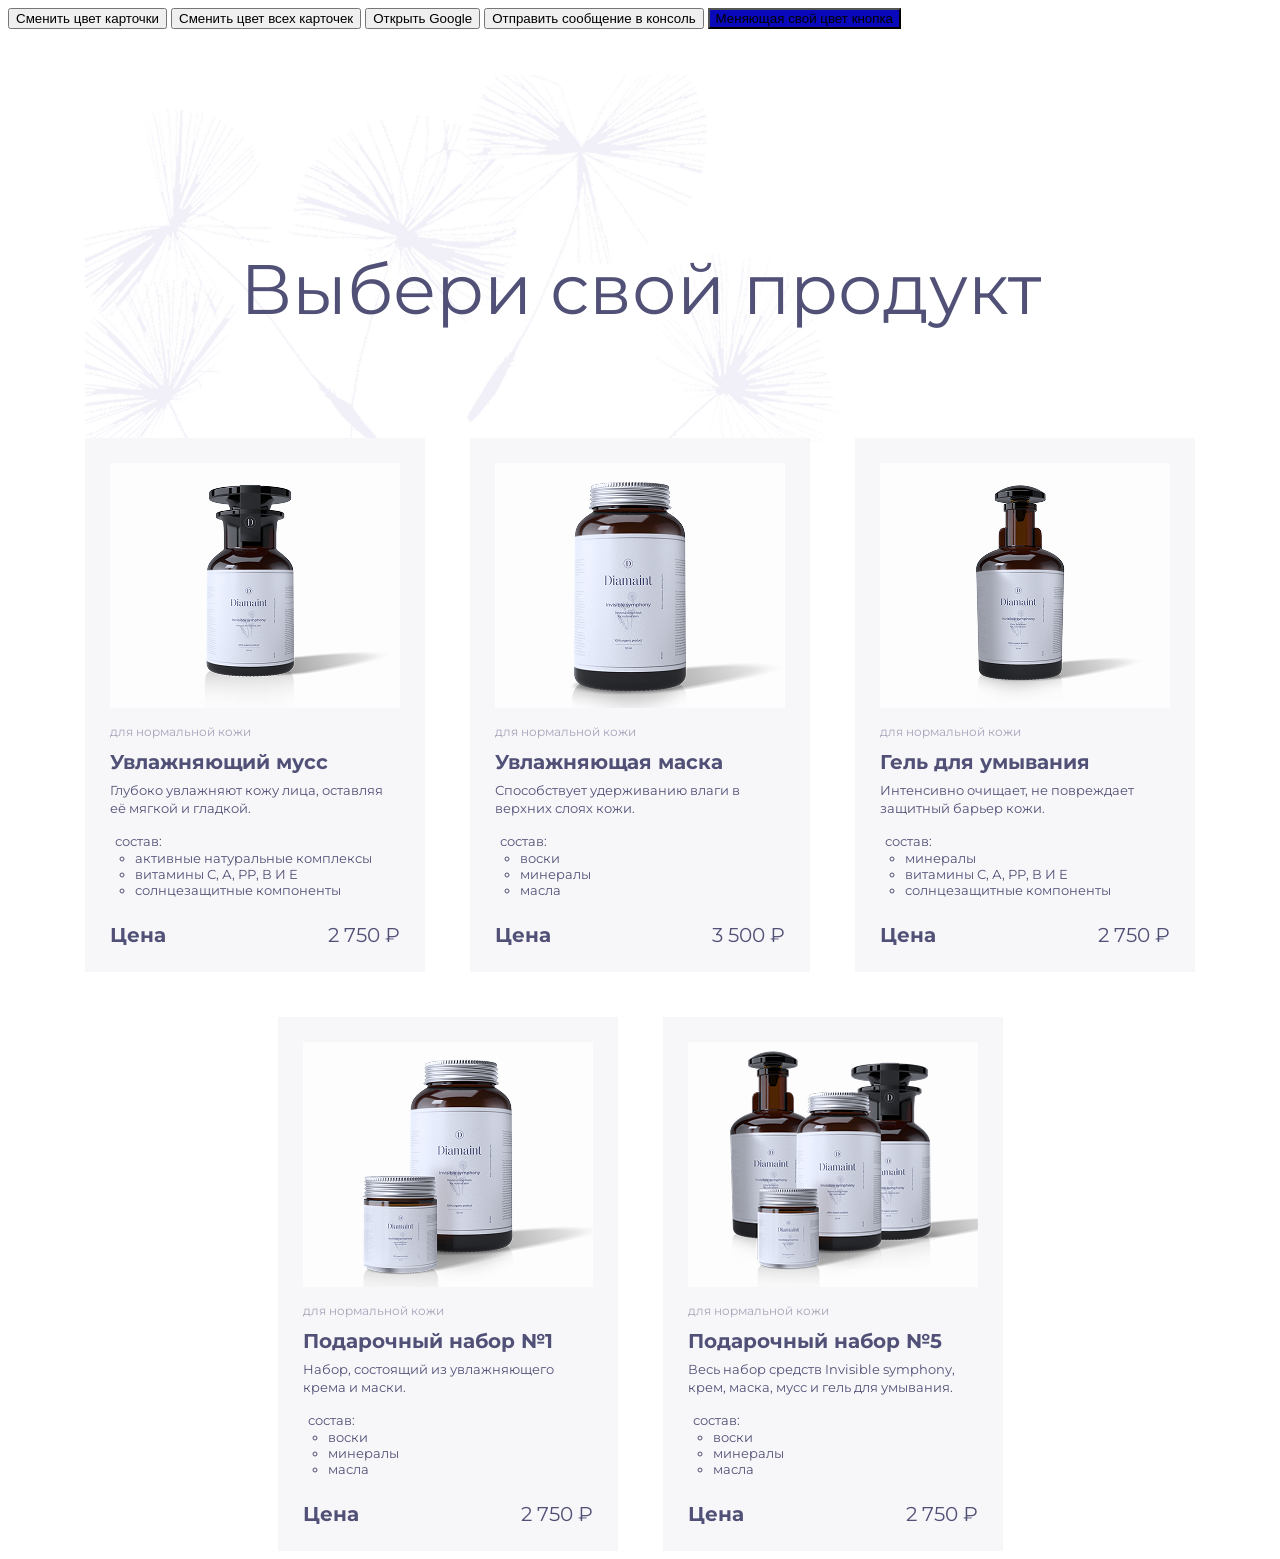
==== index.html @ 3d268ae2 "Merge pull request #8 from ramzz1kk/feature/08-homework (Homework №8 ) Used objects and arrays in JS" ====
<!doctype html>
<html lang="en">
  <head>
    <meta charset="UTF-8" />
    <meta name="viewport" content="width=device-width, initial-scale=1.0" />
    <title>Product Card</title>
    <link rel="stylesheet" href="style.css" />
    <link rel="stylesheet" href="clear-list.css" />
    <link rel="preconnect" href="https://fonts.googleapis.com" />
    <link rel="preconnect" href="https://fonts.gstatic.com" crossorigin />
    <link
      href="https://fonts.googleapis.com/css2?family=Montserrat:ital,wght@0,100..900;1,100..900&display=swap"
      rel="stylesheet"
    />
  </head>
  <body>
    <button class="change-yellow-color-btn"> Сменить цвет карточки </button>
    <button class="change-green-all-items-btn"> Сменить цвет всех карточек </button>
    <button class="open-google-btn"> Открыть Google </button>
    <button class="output-console-log-btn"> Отправить сообщение в консоль </button>
    <button class="change-color-btn"> Меняющая свой цвет кнопка </button>

    <main class="catalog">
      <div class="container catalog__container">
        <h1 class="catalog__title title">Выбери свой продукт</h1>
        <ul class="products clear-list">
          <li class="products__item card">
            <img
              class="card__image"
              src="img/moisturizing-mousse.png"
              alt="Увлажняющий мусс"
            />
            <p class="card__category">для нормальной кожи</p>
            <h2 class="card__name">Увлажняющий мусс</h2>
            <div class="card__description">
              <p>Глубоко увлажняют кожу лица, оставляя её мягкой и гладкой.</p>
            </div>
            <div class="card__compound compound">
              <span class="compound__name">состав:</span>
              <ul class="compound__list">
                <li>активные натуральные комплексы</li>
                <li>витамины С, А, РР, В И Е</li>
                <li>солнцезащитные компоненты</li>
              </ul>
            </div>
            <div class="card__price">
              <b>Цена</b>
              <span>2 750 &#8381;</span>
            </div>
          </li>

          <li class="products__item card">
            <img
              class="card__image"
              src="img/moisturizing-mask.png"
              alt="Увлажняющая маска"
            />
            <p class="card__category">для нормальной кожи</p>
            <h2 class="card__name">Увлажняющая маска</h2>
            <div class="card__description">
              <p>Способствует удерживанию влаги в верхних слоях кожи.</p>
            </div>
            <div class="card__compound compound">
              <span class="compound__name">состав:</span>
              <ul class="compound__list">
                <li>воски</li>
                <li>минералы</li>
                <li>масла</li>
              </ul>
              <div class="card__price">
                <b>Цена</b>
                <span>3 500 &#8381;</span>
              </div>
            </div>
          </li>

          <li class="products__item card">
            <img
              class="card__image"
              src="img/cleansing-gel.png"
              alt="Гель для умывания"
            />
            <p class="card__category">для нормальной кожи</p>
            <h2 class="card__name">Гель для умывания</h2>
            <div class="card__description">
              <p>Интенсивно очищает, не повреждает защитный барьер кожи.</p>
            </div>
            <div class="card__compound compound">
              <span class="compound__name">состав:</span>
              <ul class="compound__list">
                <li>минералы</li>
                <li>витамины С, А, РР, В И Е</li>
                <li>солнцезащитные компоненты</li>
              </ul>
            </div>
            <div class="card__price">
              <b>Цена</b>
              <span>2 750 &#8381;</span>
            </div>
          </li>

          <li class="products__item card">
            <img
              class="card__image"
              src="img/gift-set1.png"
              alt="Подарочный набор №1"
            />
            <p class="card__category">для нормальной кожи</p>
            <h2 class="card__name">Подарочный набор №1</h2>
            <div class="card__description">
              <p>Набор, состоящий из увлажняющего крема и маски.</p>
            </div>
            <div class="card__compound compound">
              <span class="compound__name">состав:</span>
              <ul class="compound__list">
                <li>воски</li>
                <li>минералы</li>
                <li>масла</li>
              </ul>
            </div>
            <div class="card__price">
              <b>Цена</b>
              <span>2 750 &#8381;</span>
            </div>
          </li>

          <li class="products__item card">
            <img
              class="card__image"
              src="img/gift-set5.png"
              alt="Подарочный набор №5"
            />
            <p class="card__category">для нормальной кожи</p>
            <h2 class="card__name">Подарочный набор №5</h2>
            <div class="card__description">
              <p>
                Весь набор средств Invisible symphony, крем, маска, мусс и гель
                для умывания.
              </p>
            </div>
            <div class="card__compound compound">
              <span class="compound__name">состав:</span>
              <ul class="compound__list">
                <li>воски</li>
                <li>минералы</li>
                <li>масла</li>
              </ul>
            </div>
            <div class="card__price">
              <b>Цена</b>
              <span>2 750 &#8381;</span>
            </div>
          </li>
        </ul>
      </div>
    </main>
    <script src="homework7.js"></script>
    <script src="main.js"></script>
    <script src="homework8.js"></script>
  </body>
</html>
---- style.css ----
* {
  box-sizing: border-box;
}

  body {
  background-color: #fff;
  font-family: 'Montserrat', sans-serif;
  color: #515076;
}

.compound {
  padding: 0px
}
.card__compound {
  font-size: 13px;
}

.compound__name {
  font-size: 13px;
  line-height: 18px;
  padding-left: 5px;
  margin-bottom: 5px;
}
.compound__list {
  font-size: 13px;
  padding-left: 25px;
  margin-bottom: 25px;
}

.title {
  display: block;
  text-align: center;
}

.card {
  background-color: #F7F7FA;
  padding: 25px;
  text-align: left;
  width: 100%;
}

.card__image {
  display: block;
  box-sizing: border-box;
  width: 290px;
  height: 245px;
}

.card__name {
  font-size: 20px;
  line-height: 27px;
  font-weight: 700;
  margin-bottom: 5px;
  margin-top: 0px ;
}
.card__description {
  font-size: 13px;
  line-height: 18px;
  margin-bottom: 15px;
  font-weight: 400;
}

.card__description p:first-child {
  margin-top: 0;
}

.card__price {
  display: flex;
  justify-content: space-between;
  align-items: center;
  font-size: 20px;
  line-height: 24px;
}

.card__category {
  font-size: 12px;
  line-height: 24px;
  color: #A5A3B9;
  font-weight: 400;
  margin-bottom: 5px;
}

.products {
  display: flex;
  flex-wrap: wrap;
  gap: 45px;
  width: 1110px;
  justify-content: center;
  margin: 0 auto;
}


.products__item {
width: 340px;
}

.container {
  max-width: 1110px;
  margin: 0 auto;
}

.catalog__container{
background-image: url("../img/dandelion-background.png");
background-repeat: no-repeat;
background-position: 0 0;
background-size: 790px 697px;
padding-top: 1px;
}

.catalog__title {
  font-weight: 400;
  font-size: 70px;
  line-height: 78px;
  margin-top: 220px;
  margin-bottom: 110px;
}


.change-color-btn {
  background-color: #0909bb;
}
---- clear-list.css ----
.clear-list {
  list-style: none;
  padding: 0;
  margin: 0;
}
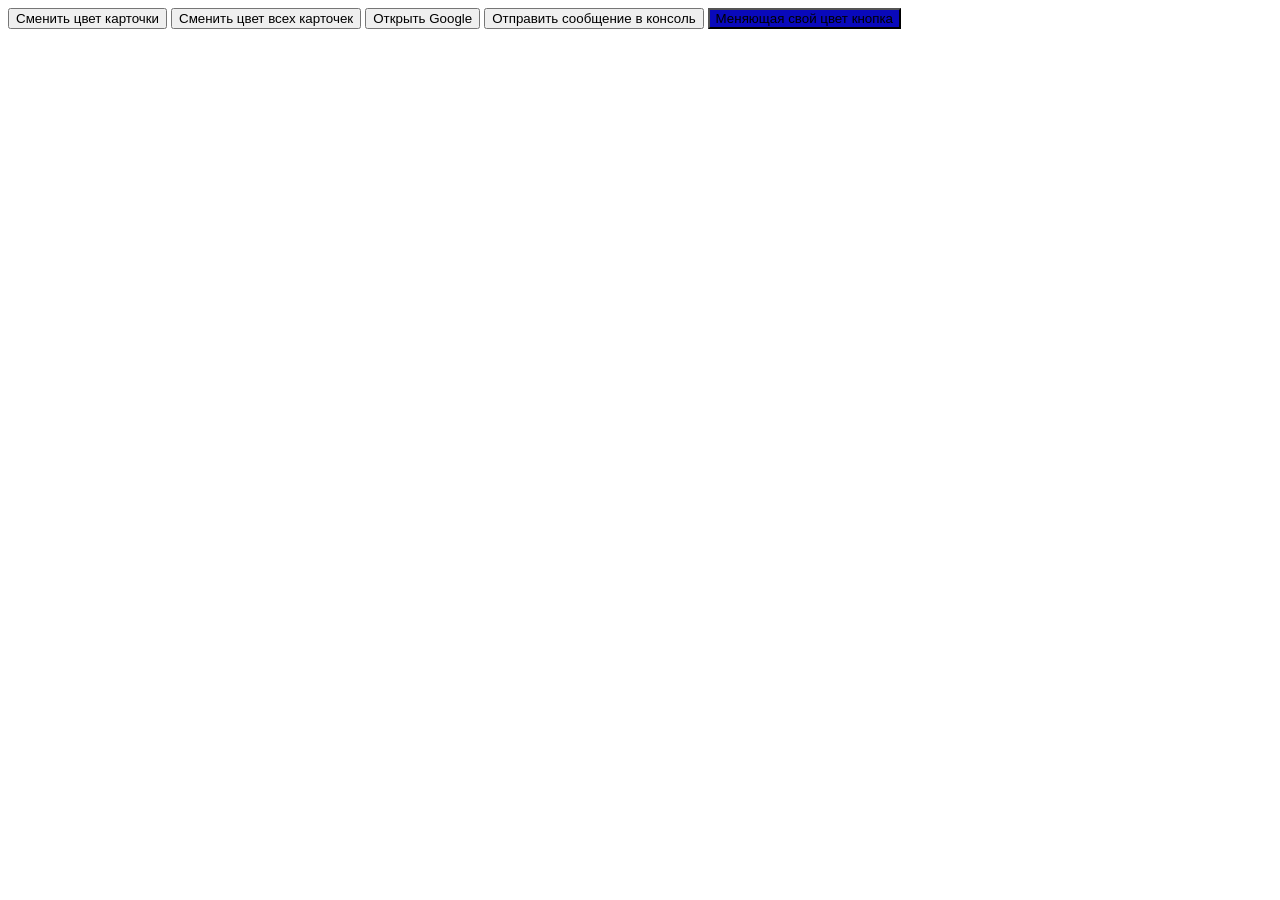
==== commit 86992399: "Completed Homework 10" ====
--- a/index.html
+++ b/index.html
@@ -14,148 +14,49 @@
     />
   </head>
   <body>
-    <button class="change-yellow-color-btn"> Сменить цвет карточки </button>
-    <button class="change-green-all-items-btn"> Сменить цвет всех карточек </button>
-    <button class="open-google-btn"> Открыть Google </button>
-    <button class="output-console-log-btn"> Отправить сообщение в консоль </button>
-    <button class="change-color-btn"> Меняющая свой цвет кнопка </button>
+    <button class="change-yellow-color-btn">Сменить цвет карточки</button>
+    <button class="change-green-all-items-btn">
+      Сменить цвет всех карточек
+    </button>
+    <button class="open-google-btn">Открыть Google</button>
+    <button class="output-console-log-btn">
+      Отправить сообщение в консоль
+    </button>
+    <button class="change-color-btn">Меняющая свой цвет кнопка</button>
 
     <main class="catalog">
-      <div class="container catalog__container">
-        <h1 class="catalog__title title">Выбери свой продукт</h1>
-        <ul class="products clear-list">
+      <div class="container">
+        <ul class="products clear-list"></ul>
+        <template id="product-card-template">
           <li class="products__item card">
-            <img
-              class="card__image"
-              src="img/moisturizing-mousse.png"
-              alt="Увлажняющий мусс"
-            />
-            <p class="card__category">для нормальной кожи</p>
-            <h2 class="card__name">Увлажняющий мусс</h2>
+            <img class="card__image" />
+            <p class="card__category"></p>
+            <h2 class="card__name"></h2>
             <div class="card__description">
-              <p>Глубоко увлажняют кожу лица, оставляя её мягкой и гладкой.</p>
+              <p></p>
             </div>
             <div class="card__compound compound">
               <span class="compound__name">состав:</span>
               <ul class="compound__list">
-                <li>активные натуральные комплексы</li>
-                <li>витамины С, А, РР, В И Е</li>
-                <li>солнцезащитные компоненты</li>
+                <li></li>
+                <li></li>
+                <li></li>
               </ul>
             </div>
             <div class="card__price">
               <b>Цена</b>
-              <span>2 750 &#8381;</span>
+              <span></span>
             </div>
           </li>
-
-          <li class="products__item card">
-            <img
-              class="card__image"
-              src="img/moisturizing-mask.png"
-              alt="Увлажняющая маска"
-            />
-            <p class="card__category">для нормальной кожи</p>
-            <h2 class="card__name">Увлажняющая маска</h2>
-            <div class="card__description">
-              <p>Способствует удерживанию влаги в верхних слоях кожи.</p>
-            </div>
-            <div class="card__compound compound">
-              <span class="compound__name">состав:</span>
-              <ul class="compound__list">
-                <li>воски</li>
-                <li>минералы</li>
-                <li>масла</li>
-              </ul>
-              <div class="card__price">
-                <b>Цена</b>
-                <span>3 500 &#8381;</span>
-              </div>
-            </div>
-          </li>
-
-          <li class="products__item card">
-            <img
-              class="card__image"
-              src="img/cleansing-gel.png"
-              alt="Гель для умывания"
-            />
-            <p class="card__category">для нормальной кожи</p>
-            <h2 class="card__name">Гель для умывания</h2>
-            <div class="card__description">
-              <p>Интенсивно очищает, не повреждает защитный барьер кожи.</p>
-            </div>
-            <div class="card__compound compound">
-              <span class="compound__name">состав:</span>
-              <ul class="compound__list">
-                <li>минералы</li>
-                <li>витамины С, А, РР, В И Е</li>
-                <li>солнцезащитные компоненты</li>
-              </ul>
-            </div>
-            <div class="card__price">
-              <b>Цена</b>
-              <span>2 750 &#8381;</span>
-            </div>
-          </li>
-
-          <li class="products__item card">
-            <img
-              class="card__image"
-              src="img/gift-set1.png"
-              alt="Подарочный набор №1"
-            />
-            <p class="card__category">для нормальной кожи</p>
-            <h2 class="card__name">Подарочный набор №1</h2>
-            <div class="card__description">
-              <p>Набор, состоящий из увлажняющего крема и маски.</p>
-            </div>
-            <div class="card__compound compound">
-              <span class="compound__name">состав:</span>
-              <ul class="compound__list">
-                <li>воски</li>
-                <li>минералы</li>
-                <li>масла</li>
-              </ul>
-            </div>
-            <div class="card__price">
-              <b>Цена</b>
-              <span>2 750 &#8381;</span>
-            </div>
-          </li>
-
-          <li class="products__item card">
-            <img
-              class="card__image"
-              src="img/gift-set5.png"
-              alt="Подарочный набор №5"
-            />
-            <p class="card__category">для нормальной кожи</p>
-            <h2 class="card__name">Подарочный набор №5</h2>
-            <div class="card__description">
-              <p>
-                Весь набор средств Invisible symphony, крем, маска, мусс и гель
-                для умывания.
-              </p>
-            </div>
-            <div class="card__compound compound">
-              <span class="compound__name">состав:</span>
-              <ul class="compound__list">
-                <li>воски</li>
-                <li>минералы</li>
-                <li>масла</li>
-              </ul>
-            </div>
-            <div class="card__price">
-              <b>Цена</b>
-              <span>2 750 &#8381;</span>
-            </div>
-          </li>
-        </ul>
+        </template>
       </div>
     </main>
+
+    <script type="module" src="comments.js"></script>
+    <script type="module" src="homework-10.js"></script>
+    <script type="module" src="homework-9.js"></script>
+    <script src="homework8.js"></script>
     <script src="homework7.js"></script>
     <script src="main.js"></script>
-    <script src="homework8.js"></script>
   </body>
 </html>
--- a/style.css
+++ b/style.css
@@ -87,6 +87,8 @@
   width: 1110px;
   justify-content: center;
   margin: 0 auto;
+  padding: 0;
+  list-style: none;
 }
 
 
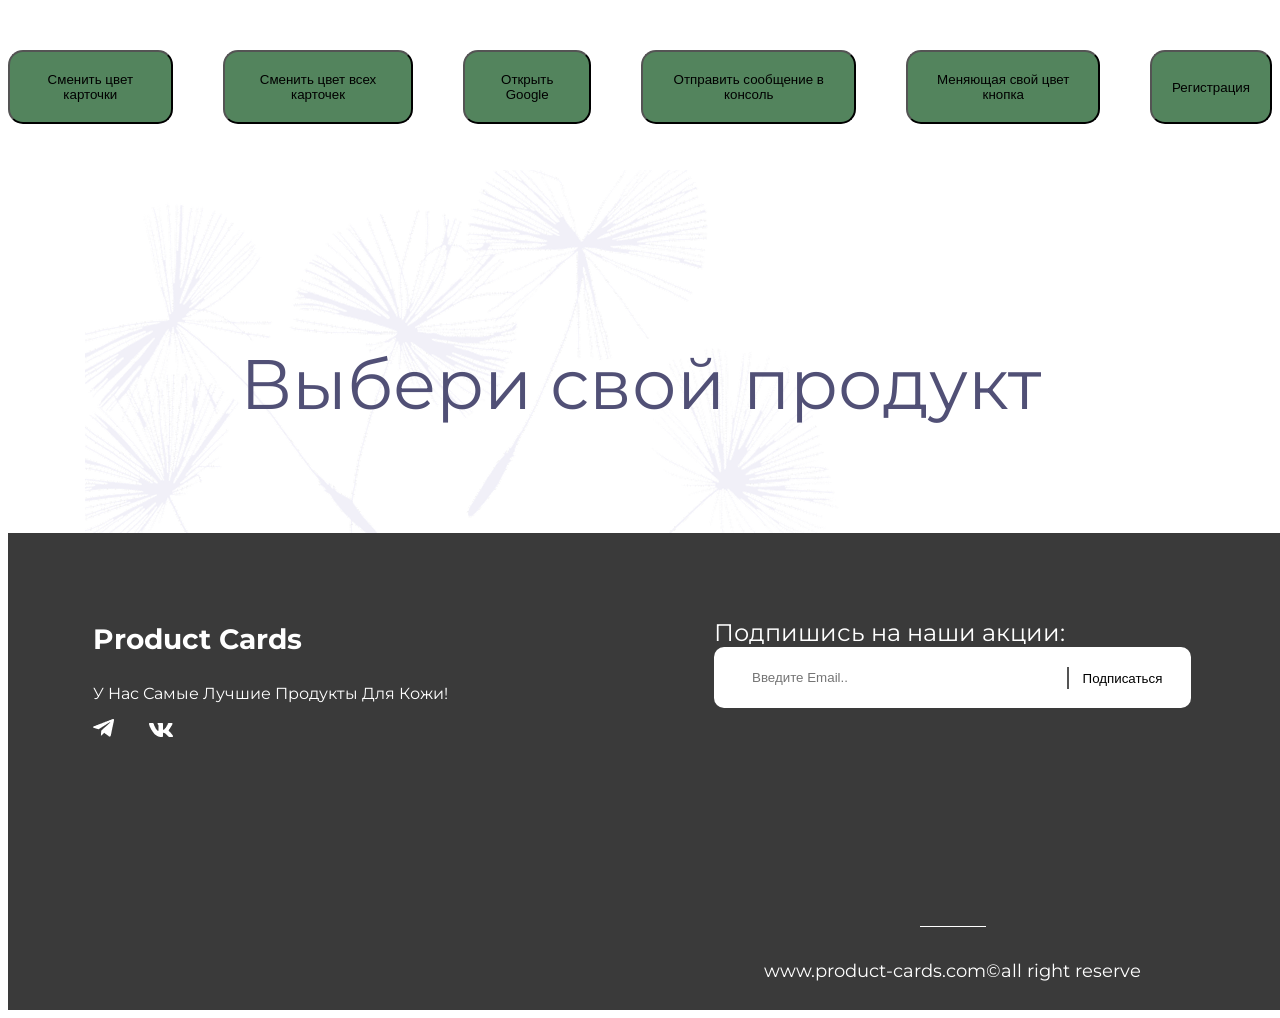
==== commit 02135b20: "Coded the footer and added a modal window." ====
--- a/index.html
+++ b/index.html
@@ -14,18 +14,21 @@
     />
   </head>
   <body>
-    <button class="change-yellow-color-btn">Сменить цвет карточки</button>
-    <button class="change-green-all-items-btn">
-      Сменить цвет всех карточек
-    </button>
-    <button class="open-google-btn">Открыть Google</button>
-    <button class="output-console-log-btn">
-      Отправить сообщение в консоль
-    </button>
-    <button class="change-color-btn">Меняющая свой цвет кнопка</button>
-
+    <div class="btns">
+      <button class="change-yellow-color-btn">Сменить цвет карточки</button>
+      <button class="change-green-all-items-btn">
+        Сменить цвет всех карточек
+      </button>
+      <button class="open-google-btn">Открыть Google</button>
+      <button class="output-console-log-btn">
+        Отправить сообщение в консоль
+      </button>
+      <button class="change-color-btn">Меняющая свой цвет кнопка</button>
+      <button class="registration-form-btn">Регистрация</button>
+    </div>
     <main class="catalog">
-      <div class="container">
+      <div class="container catalog__container">
+      <h1 class="catalog__title title">Выбери свой продукт</h1>
         <ul class="products clear-list"></ul>
         <template id="product-card-template">
           <li class="products__item card">
@@ -37,11 +40,7 @@
             </div>
             <div class="card__compound compound">
               <span class="compound__name">состав:</span>
-              <ul class="compound__list">
-                <li></li>
-                <li></li>
-                <li></li>
-              </ul>
+              <ul class="compound__list"></ul>
             </div>
             <div class="card__price">
               <b>Цена</b>
@@ -51,12 +50,109 @@
         </template>
       </div>
     </main>
-
+    <div class="modal">
+      <div class="modal-content">
+        <span class="close-modal-btn">&times;</span>
+        <form class="registration-form">
+          <input
+            id="user-name"
+            name="user-name"
+            type="text"
+            placeholder="Введите Имя..."
+            minlength="4"
+            required
+          />
+          <input
+            id="user-surname"
+            name="user-surname"
+            type="text"
+            placeholder="Введите Фамилию..."
+            minlength="4"
+            required
+          />
+          <input
+            id="user-birthday"
+            name="user-birthday"
+            type="date"
+            placeholder="Введите дату рождения..."
+            required
+          />
+          <input
+            id="user-login"
+            name="user-login"
+            type="text"
+            placeholder="Введите логин..."
+            minlength="4"
+            required
+          />
+          <input
+            id="user-password"
+            name="user-password"
+            type="password"
+            placeholder="Введите пароль..."
+            minlength="8"
+            required
+          />
+          <input
+            id="confirm-password"
+            name="confirm-password"
+            type="password"
+            placeholder="Подтвердите пароль..."
+            minlength="8"
+            required
+          />
+          <button type="submit" class="registration-btn">
+            Зарегистрироваться
+          </button>
+        </form>
+      </div>
+    </div>
+    <footer class="footer">
+      <div class="footer__company company">
+        <h2 class="company__name">Product Cards</h2>
+        <p class="company__slogan">У Нас Самые Лучшие Продукты Для Кожи!</p>
+        <div class="icons">
+          <img class="company__tg-icon" src="img/telegram-icon.png" />
+          <img class="company__wk-icon" src="img/wk-icon.png" />
+        </div>
+      </div>
+      <div class="input-menu">
+        <form class="form" id="email-form">
+          <label for="user-email" class="label-text"
+            >Подпишись на наши акции:</label
+          >
+          <div class="input-email">
+            <input
+              id="user-email"
+              name="user-email"
+              type="email"
+              placeholder="Введите Email..."
+            />
+            <button type="submit" class="subscribe-button">Подписаться</button>
+          </div>
+        </form>
+        <div class="website-link">
+          <div class="upline"></div>
+          <p class="footer-link">www.product-cards.com©all right reserve</p>
+        </div>
+      </div>
+      <div class="fast-links">
+        <nav>
+          <h3 class="titel-fast-links">Быстрые ссылки</h3>
+          <ul class="clear-list">
+            <li><a href="#">Главная</a></li>
+            <li><a href="#">Магазин</a></li>
+            <li><a href="#">Контакты</a></li>
+          </ul>
+        </nav>
+      </div>
+    </footer>
+    <script src="main.js"></script>
     <script type="module" src="comments.js"></script>
     <script type="module" src="homework-10.js"></script>
+    <script src="homework-11.js"></script>
     <script type="module" src="homework-9.js"></script>
     <script src="homework8.js"></script>
     <script src="homework7.js"></script>
-    <script src="main.js"></script>
   </body>
 </html>
--- a/style.css
+++ b/style.css
@@ -1,123 +1,293 @@
   * {
-  box-sizing: border-box;
-}
+    box-sizing: border-box;
+  }
 
   body {
-  background-color: #fff;
-  font-family: 'Montserrat', sans-serif;
-  color: #515076;
-}
-
-.compound {
-  padding: 0px
-}
-.card__compound {
-  font-size: 13px;
-}
-
-.compound__name {
-  font-size: 13px;
-  line-height: 18px;
-  padding-left: 5px;
-  margin-bottom: 5px;
-}
-.compound__list {
-  font-size: 13px;
-  padding-left: 25px;
-  margin-bottom: 25px;
-}
-
-.title {
-  display: block;
-  text-align: center;
-}
-
-.card {
-  background-color: #F7F7FA;
-  padding: 25px;
-  text-align: left;
-  width: 100%;
-}
-
-.card__image {
-  display: block;
-  box-sizing: border-box;
-  width: 290px;
-  height: 245px;
-}
-
-.card__name {
-  font-size: 20px;
-  line-height: 27px;
-  font-weight: 700;
-  margin-bottom: 5px;
-  margin-top: 0px ;
-}
-.card__description {
-  font-size: 13px;
-  line-height: 18px;
-  margin-bottom: 15px;
-  font-weight: 400;
-}
-
-.card__description p:first-child {
-  margin-top: 0;
-}
-
-.card__price {
-  display: flex;
-  justify-content: space-between;
-  align-items: center;
-  font-size: 20px;
-  line-height: 24px;
-}
-
-.card__category {
-  font-size: 12px;
-  line-height: 24px;
-  color: #A5A3B9;
-  font-weight: 400;
-  margin-bottom: 5px;
-}
-
-.products {
-  display: flex;
-  flex-wrap: wrap;
-  gap: 45px;
-  width: 1110px;
-  justify-content: center;
-  margin: 0 auto;
-  padding: 0;
-  list-style: none;
-}
-
-
-.products__item {
-width: 340px;
-}
-
-.container {
-  max-width: 1110px;
-  margin: 0 auto;
-}
-
-.catalog__container{
-background-image: url("../img/dandelion-background.png");
-background-repeat: no-repeat;
-background-position: 0 0;
-background-size: 790px 697px;
-padding-top: 1px;
-}
-
-.catalog__title {
-  font-weight: 400;
-  font-size: 70px;
-  line-height: 78px;
-  margin-top: 220px;
-  margin-bottom: 110px;
-}
-
-
-.change-color-btn {
-  background-color: #0909bb;
-}+    background-color: #fff;
+    font-family: 'Montserrat', sans-serif;
+    color: #515076;
+  }
+
+  .compound {
+    padding: 0px
+  }
+
+  .card__compound {
+    font-size: 13px;
+  }
+
+  .compound__name {
+    font-size: 13px;
+    line-height: 18px;
+    padding-left: 5px;
+    margin-bottom: 5px;
+  }
+
+  .compound__list {
+    font-size: 13px;
+    padding-left: 25px;
+    margin-bottom: 25px;
+  }
+
+  .title {
+    display: block;
+    text-align: center;
+  }
+
+  .card {
+    background-color: #F7F7FA;
+    padding: 25px;
+    text-align: left;
+    width: 100%;
+  }
+
+  .card__image {
+    display: block;
+    box-sizing: border-box;
+    width: 290px;
+    height: 245px;
+  }
+
+  .card__name {
+    font-size: 20px;
+    line-height: 27px;
+    font-weight: 700;
+    margin-bottom: 5px;
+    margin-top: 0px;
+  }
+
+  .card__description {
+    font-size: 13px;
+    line-height: 18px;
+    margin-bottom: 15px;
+    font-weight: 400;
+  }
+
+  .card__description p:first-child {
+    margin-top: 0;
+  }
+
+  .card__price {
+    display: flex;
+    justify-content: space-between;
+    align-items: center;
+    font-size: 20px;
+    line-height: 24px;
+  }
+
+  .card__category {
+    font-size: 12px;
+    line-height: 24px;
+    color: #A5A3B9;
+    font-weight: 400;
+    margin-bottom: 5px;
+  }
+
+  .products {
+    display: flex;
+    flex-wrap: wrap;
+    gap: 45px;
+    width: 1110px;
+    justify-content: center;
+    margin: 0 auto;
+    padding: 0;
+    list-style: none;
+  }
+
+
+  .products__item {
+    width: 340px;
+  }
+
+  .container {
+    max-width: 1110px;
+    margin: 0 auto;
+  }
+
+  .catalog__container {
+    background-image: url("../img/dandelion-background.png");
+    background-repeat: no-repeat;
+    background-position: 0 0;
+    background-size: 790px 697px;
+    padding-top: 1px;
+  }
+
+  .catalog__title {
+    font-weight: 400;
+    font-size: 70px;
+    line-height: 78px;
+    margin-top: 220px;
+    margin-bottom: 110px;
+  }
+
+  .btns {
+    display: flex;
+    justify-content: center;
+    gap: 50px;
+    margin-top: 50px;
+  }
+
+  .btns button {
+    background-color: #53845d;
+    border-radius: 15px;
+    padding: 20px;
+  }
+
+  .change-color-btn {
+    background-color: #0909bb;
+  }
+
+  .modal {
+    position: fixed;
+    left: 0;
+    top: 0;
+    width: 100%;
+    height: 100%;
+    display: none;
+    justify-content: center;
+    align-items: center;
+    background-color: #dfd9d9c7;
+  }
+
+  .modal-content {
+    background-color: #fff;
+    border: 10px;
+    width: 500px;
+    height: 550px;
+    padding: 30px;
+    padding-top: px;
+    border-radius: 12px;
+    position: relative;
+  }
+
+  .registration-form {
+    display: flex;
+    flex-direction: column;
+    gap: 40px;
+    padding: 10px;
+  }
+
+  .registration-form input {
+    background-color: rgb(142 239 86 / 59%);
+    border-radius: 10px;
+    padding-left: 20px;
+    padding: 8px;
+  }
+
+  .registration-form button {
+    background-color: chartreuse;
+    border-radius: 30px;
+    padding: 10px;
+    font-size: 18px;
+  }
+
+  .registration-form button:hover {
+    background: #123502;
+    transform: translateY(-2px);
+  }
+
+  .close-modal-btn {
+    position: absolute;
+    top: 5px;
+    right: 15px;
+    font-size: 30px;
+    cursor: pointer;
+    color: #888;
+    transition: color 0.3s, transform 0.3s ease;
+  }
+
+  .close-modal-btn:hover {
+    color: red;
+    font-size: 35px;
+  }
+
+  .footer {
+    display: flex;
+    justify-content: space-between;
+    background-color: #3A3A3A;
+    color: #FFFFFF;
+    width: 1728px;
+    min-height: 477px;
+    margin: 0 auto;
+    padding: 85px 85px 28px;
+  }
+
+  .company__name {
+    font-size: 28px;
+    line-height: 154%;
+    letter-spacing: 0%;
+    margin-top: 0;
+  }
+
+  .input-email {
+    display: flex;
+    justify-content: end;
+    width: 477px;
+    height: 61px;
+    background-color: #fff;
+    border-radius: 10px;
+  }
+
+  #user-email {
+    width: 101px;
+    height: 17px;
+    border: 0;
+    margin-top: 22px;
+    margin-left: 36px;
+    margin-right: 201px;
+  }
+
+  .subscribe-button {
+    width: 124px;
+    height: 22px;
+    margin: 20px 15px;
+    border-top: 0;
+    border-right: 0;
+    border-bottom: 0;
+    background-color: #fff;
+  }
+
+
+  .input-menu {
+    display: flex;
+    flex-direction: column;
+    justify-content: space-between;
+  }
+
+  .upline {
+    width: 66px;
+    height: 1px;
+    background-color: #fff;
+    margin-bottom: 33px;
+  }
+
+  .website-link {
+    display: flex;
+    flex-direction: column;
+    align-items: center;
+  }
+
+  .company__tg-icon {
+    margin-right: 31px;
+  }
+
+  .footer-link {
+    font-size: 18px;
+    margin: 0;
+  }
+
+  .label-text {
+    font-size: 24px;
+  }
+
+  .fast-links {
+    font-size: 18px;
+  }
+
+  .fast-links li {
+    margin-bottom: 17px;
+  }
+
+  .title-fast-links {
+    font-size: 20px;
+  }
